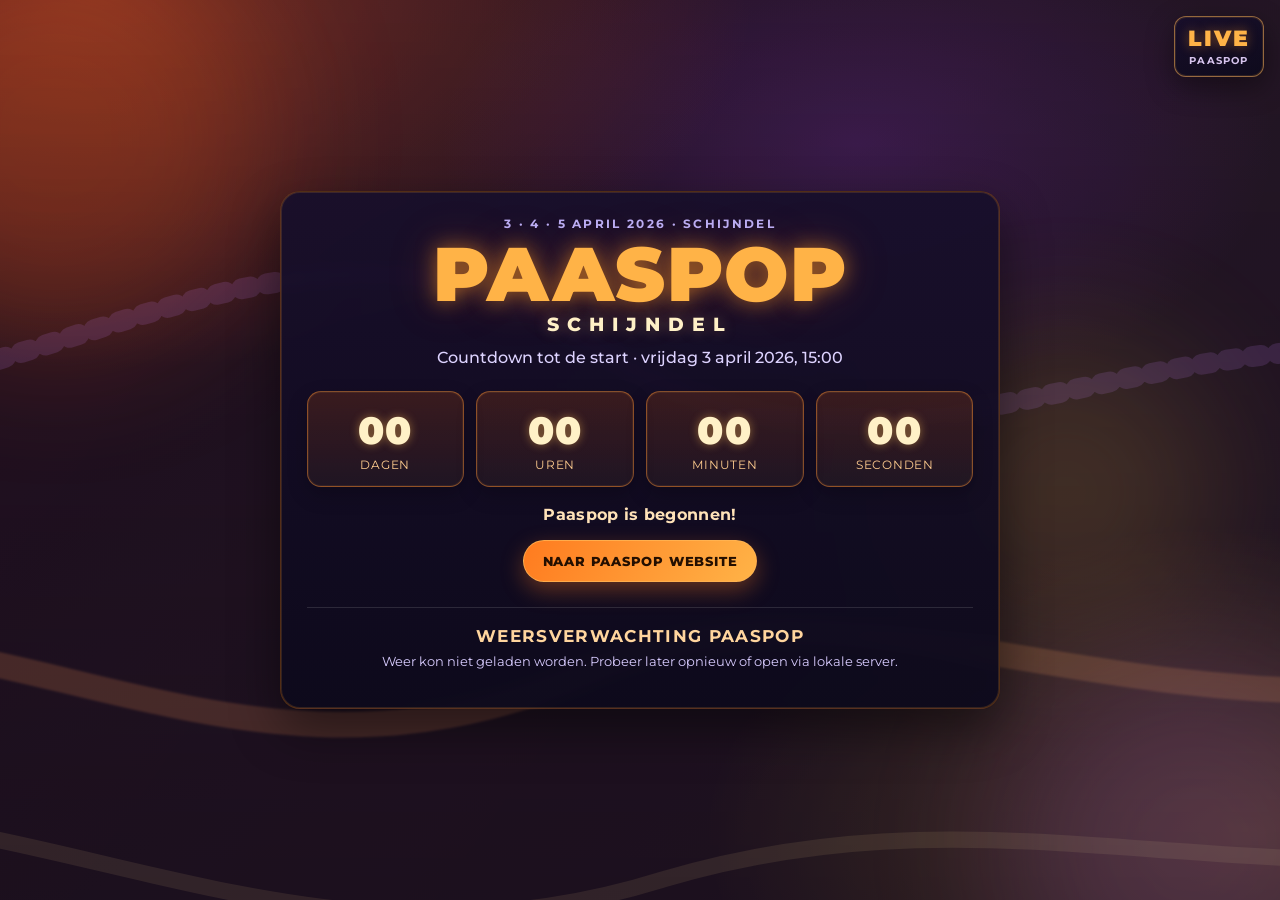
==== index.html @ c652ccc4 "Add files via upload" ====
<!doctype html>
<html lang="nl">
  <head>
    <meta charset="UTF-8" />
    <meta name="viewport" content="width=device-width, initial-scale=1.0" />
    <title>Paaspop Countdown</title>
    <link rel="preconnect" href="https://fonts.googleapis.com" />
    <link rel="preconnect" href="https://fonts.gstatic.com" crossorigin />
    <link
      href="https://fonts.googleapis.com/css2?family=Montserrat:wght@500;700;900&display=swap"
      rel="stylesheet"
    />
    <link rel="stylesheet" href="./styles.css" />
  </head>
  <body>
    <div class="bg-gradient-anim" aria-hidden="true"></div>
    <div class="bg-aurora" aria-hidden="true"></div>
    <div class="bg-orbs" aria-hidden="true">
      <span class="bg-orb bg-orb--a"></span>
      <span class="bg-orb bg-orb--b"></span>
      <span class="bg-orb bg-orb--c"></span>
    </div>
    <div class="bg-curves" aria-hidden="true">
      <svg class="bg-curves__svg" viewBox="0 0 1600 900" preserveAspectRatio="xMidYMid slice">
        <path
          class="curve curve--one"
          d="M-120 650 C 220 520, 420 790, 760 640 C 1030 525, 1270 760, 1740 600"
        />
        <path
          class="curve curve--two"
          d="M-140 360 C 190 530, 460 160, 760 360 C 1060 555, 1300 230, 1730 430"
        />
        <path
          class="curve curve--three"
          d="M-100 780 C 240 700, 470 930, 820 820 C 1140 725, 1360 870, 1760 760"
        />
      </svg>
    </div>
    <div class="hero-overlay" aria-hidden="true">
      <div class="hero-overlay__image"></div>
    </div>
    <div class="days-badge" id="days-badge" aria-live="polite">
      <span class="days-badge__value" id="days-badge-value">—</span>
      <span class="days-badge__caption" id="days-badge-caption">dagen te gaan</span>
    </div>
    <main class="container">
      <header class="hero-head">
        <p class="hero-eyebrow">3 · 4 · 5 april 2026 · Schijndel</p>
        <h1 class="hero-title">
          <span class="hero-title-main">Paaspop</span>
          <span class="hero-title-sub">Schijndel</span>
        </h1>
      </header>
      <p class="subtitle">Countdown tot de start · vrijdag 3 april 2026, 15:00</p>

      <section class="countdown" aria-live="polite" aria-label="Countdown timer">
        <div class="time-block">
          <span id="days" class="time-value">00</span>
          <span class="time-label">Dagen</span>
        </div>
        <div class="time-block">
          <span id="hours" class="time-value">00</span>
          <span class="time-label">Uren</span>
        </div>
        <div class="time-block">
          <span id="minutes" class="time-value">00</span>
          <span class="time-label">Minuten</span>
        </div>
        <div class="time-block">
          <span id="seconds" class="time-value">00</span>
          <span class="time-label">Seconden</span>
        </div>
      </section>

      <p id="status" class="status">Nog even wachten...</p>
      <a class="cta-button" href="https://www.paaspop.nl/" target="_blank" rel="noreferrer"
        >Naar Paaspop Website</a
      >

      <section class="weather-section" aria-live="polite" aria-label="Weersverwachting Paaspop">
        <h2 class="weather-title">Weersverwachting Paaspop</h2>
        <p id="weather-status" class="weather-status">Weer laden...</p>
        <div id="weather-cards" class="weather-cards"></div>
      </section>
    </main>

    <script src="./script.js"></script>
  </body>
</html>
---- styles.css ----
* {
  box-sizing: border-box;
}

body {
  position: relative;
  overflow-x: hidden;
  overflow-y: auto;
  margin: 0;
  min-height: 100vh;
  display: grid;
  place-items: center;
  padding: 1.25rem 0;
  font-family: "Montserrat", Arial, sans-serif;
  background: #06060c;
  color: #f9f5ff;
}

.bg-gradient-anim {
  position: fixed;
  inset: -35%;
  width: 170%;
  height: 170%;
  z-index: 0;
  pointer-events: none;
  background:
    radial-gradient(ellipse 55% 45% at 25% 20%, rgba(255, 90, 31, 0.42) 0, transparent 55%),
    radial-gradient(ellipse 50% 40% at 78% 75%, rgba(255, 194, 56, 0.28) 0, transparent 50%),
    radial-gradient(ellipse 40% 35% at 60% 30%, rgba(147, 51, 234, 0.22) 0, transparent 48%),
    linear-gradient(145deg, #08080f 0%, #130f23 52%, #1a0f2e 100%);
  animation: gradientDrift 22s ease-in-out infinite alternate;
}

@keyframes gradientDrift {
  0% {
    transform: translate(0, 0) rotate(0deg) scale(1);
  }
  100% {
    transform: translate(-4%, -3%) rotate(2deg) scale(1.04);
  }
}

.bg-aurora {
  position: fixed;
  inset: 0;
  z-index: 0;
  pointer-events: none;
  mix-blend-mode: screen;
  opacity: 0.22;
  background: linear-gradient(
    125deg,
    rgba(255, 60, 120, 0.45) 0%,
    rgba(255, 140, 40, 0.35) 25%,
    rgba(180, 80, 255, 0.3) 50%,
    rgba(255, 200, 60, 0.35) 75%,
    rgba(255, 60, 120, 0.4) 100%
  );
  background-size: 400% 400%;
  animation: auroraShift 18s ease-in-out infinite alternate;
}

@keyframes auroraShift {
  0% {
    background-position: 0% 40%;
  }
  100% {
    background-position: 100% 60%;
  }
}

.bg-orbs {
  position: fixed;
  inset: 0;
  z-index: 0;
  pointer-events: none;
  overflow: hidden;
}

.bg-curves {
  position: fixed;
  inset: -8%;
  z-index: 1;
  pointer-events: none;
  opacity: 0.5;
  mix-blend-mode: screen;
}

.bg-curves__svg {
  width: 100%;
  height: 100%;
  animation: curvesDrift 30s ease-in-out infinite alternate;
}

.curve {
  fill: none;
  stroke-linecap: round;
  stroke-linejoin: round;
}

.curve--one {
  stroke: rgba(255, 142, 60, 0.5);
  stroke-width: 22;
  filter: blur(1px);
  animation: curveWaveOne 20s ease-in-out infinite;
}

.curve--two {
  stroke: rgba(190, 115, 255, 0.36);
  stroke-width: 18;
  stroke-dasharray: 8 14;
  animation: curveWaveTwo 24s ease-in-out infinite alternate;
}

.curve--three {
  stroke: rgba(255, 214, 130, 0.28);
  stroke-width: 14;
  animation: curveWaveThree 28s ease-in-out infinite;
}

@keyframes curvesDrift {
  0% {
    transform: translate3d(0, 0, 0) rotate(0deg) scale(1);
  }
  100% {
    transform: translate3d(-2%, -1.5%, 0) rotate(1.5deg) scale(1.03);
  }
}

@keyframes curveWaveOne {
  0%,
  100% {
    stroke-dashoffset: 0;
    transform: translateX(0);
  }
  50% {
    stroke-dashoffset: 120;
    transform: translateX(1.1%);
  }
}

@keyframes curveWaveTwo {
  0% {
    stroke-dashoffset: 0;
    transform: translateY(0);
  }
  100% {
    stroke-dashoffset: -90;
    transform: translateY(-1.2%);
  }
}

@keyframes curveWaveThree {
  0%,
  100% {
    stroke-dashoffset: 0;
    transform: translateX(0);
  }
  50% {
    stroke-dashoffset: 70;
    transform: translateX(-0.8%);
  }
}

.bg-orb {
  position: absolute;
  border-radius: 50%;
  filter: blur(72px);
  opacity: 0.4;
  animation: orbFloat 22s ease-in-out infinite;
}

.bg-orb--a {
  width: min(52vmin, 420px);
  height: min(52vmin, 420px);
  background: rgba(255, 95, 30, 0.75);
  top: -8%;
  left: -12%;
  animation-delay: 0s;
}

.bg-orb--b {
  width: min(48vmin, 380px);
  height: min(48vmin, 380px);
  background: rgba(200, 100, 255, 0.55);
  bottom: -15%;
  right: -8%;
  animation-delay: -7s;
  animation-duration: 26s;
}

.bg-orb--c {
  width: min(38vmin, 300px);
  height: min(38vmin, 300px);
  background: rgba(255, 200, 70, 0.5);
  top: 38%;
  right: 5%;
  animation-delay: -12s;
  animation-duration: 19s;
}

@keyframes orbFloat {
  0%,
  100% {
    transform: translate(0, 0) scale(1);
  }
  33% {
    transform: translate(6vw, 10vh) scale(1.08);
  }
  66% {
    transform: translate(-5vw, 5vh) scale(0.94);
  }
}

.hero-overlay {
  position: fixed;
  inset: 0;
  z-index: 1;
  pointer-events: none;
  overflow: hidden;
  opacity: 0.42;
}

.hero-overlay__image {
  position: absolute;
  inset: -12%;
  background-image: url("https://images.unsplash.com/photo-1514525253161-7a46d19cd819?auto=format&fit=crop&w=1800&q=80");
  background-position: center;
  background-size: cover;
  background-repeat: no-repeat;
  filter: saturate(1.25) contrast(1.05);
  animation: kenBurns 38s ease-in-out infinite alternate;
  will-change: transform;
}

.hero-overlay::after {
  content: "";
  position: absolute;
  inset: 0;
  z-index: 1;
  background: linear-gradient(to bottom, rgba(0, 0, 0, 0.18), rgba(0, 0, 0, 0.72));
  pointer-events: none;
}

@keyframes kenBurns {
  0% {
    transform: scale(1) translate(0, 0);
  }
  100% {
    transform: scale(1.1) translate(-1.8%, -1.2%);
  }
}

.days-badge {
  position: fixed;
  top: 1rem;
  right: 1rem;
  z-index: 3;
  min-width: 5.5rem;
  padding: 0.65rem 0.85rem;
  border-radius: 12px;
  border: 1px solid rgba(255, 180, 84, 0.55);
  background: linear-gradient(160deg, rgba(24, 15, 43, 0.92), rgba(13, 10, 28, 0.94));
  box-shadow:
    0 0 0 1px rgba(255, 170, 64, 0.12) inset,
    0 10px 28px rgba(0, 0, 0, 0.4);
  text-align: center;
  backdrop-filter: blur(8px);
}

.days-badge__value {
  display: block;
  font-size: 1.75rem;
  font-weight: 900;
  line-height: 1.1;
  color: #ffb347;
  text-shadow: 0 0 12px rgba(255, 154, 35, 0.45);
  letter-spacing: 0.02em;
}

.days-badge__caption {
  display: block;
  margin-top: 0.15rem;
  font-size: 0.62rem;
  font-weight: 700;
  text-transform: uppercase;
  letter-spacing: 0.12em;
  color: #e8d4ff;
  opacity: 0.92;
}

.days-badge--live .days-badge__value {
  font-size: 1.35rem;
  letter-spacing: 0.08em;
}

.container {
  position: relative;
  z-index: 2;
  width: min(720px, 92vw);
  background: linear-gradient(180deg, rgba(24, 15, 43, 0.95), rgba(13, 10, 28, 0.95));
  border: 1px solid rgba(255, 136, 0, 0.28);
  border-radius: 20px;
  padding: 1.6rem;
  box-shadow:
    0 0 0 1px rgba(255, 170, 64, 0.15) inset,
    0 20px 50px rgba(0, 0, 0, 0.45);
  text-align: center;
  backdrop-filter: blur(4px);
}

.hero-head {
  margin: 0 0 0.25rem;
}

.hero-eyebrow {
  margin: 0 0 0.5rem;
  font-size: 0.72rem;
  font-weight: 700;
  letter-spacing: 0.2em;
  text-transform: uppercase;
  color: #c4b5fd;
  opacity: 0.95;
}

.hero-title {
  margin: 0;
  display: flex;
  flex-direction: column;
  align-items: center;
  gap: 0.2rem;
}

.hero-title-main {
  font-size: clamp(2.6rem, 12vw, 4.75rem);
  font-weight: 900;
  line-height: 0.92;
  letter-spacing: 0.02em;
  text-transform: uppercase;
  color: #ffb347;
  text-shadow:
    0 0 20px rgba(255, 154, 35, 0.55),
    0 0 48px rgba(255, 100, 40, 0.25);
}

.hero-title-sub {
  font-size: clamp(0.95rem, 3.2vw, 1.2rem);
  font-weight: 800;
  letter-spacing: 0.42em;
  text-transform: uppercase;
  color: #fff1c7;
  text-shadow: 0 0 14px rgba(255, 200, 120, 0.35);
}

.subtitle {
  margin: 0.75rem 0 1.5rem;
  color: #ddd3ff;
  font-weight: 500;
}

.countdown {
  display: grid;
  grid-template-columns: repeat(4, minmax(0, 1fr));
  gap: 0.8rem;
}

.time-block {
  background: linear-gradient(180deg, rgba(255, 102, 0, 0.16), rgba(255, 170, 64, 0.06));
  border: 1px solid rgba(255, 150, 52, 0.45);
  border-radius: 14px;
  padding: 0.9rem 0.6rem;
  box-shadow:
    0 0 0 1px rgba(255, 180, 84, 0.08) inset,
    0 8px 20px rgba(0, 0, 0, 0.22);
  animation: pulseGlow 2.8s ease-in-out infinite;
}

.time-block:nth-child(2) {
  animation-delay: 0.2s;
}

.time-block:nth-child(3) {
  animation-delay: 0.4s;
}

.time-block:nth-child(4) {
  animation-delay: 0.6s;
}

.time-value {
  display: block;
  font-size: clamp(1.6rem, 5vw, 2.4rem);
  font-weight: 900;
  letter-spacing: 0.04em;
  color: #fff1c7;
  text-shadow: 0 0 10px rgba(255, 188, 83, 0.45);
}

.time-label {
  display: block;
  margin-top: 0.2rem;
  font-size: 0.78rem;
  text-transform: uppercase;
  letter-spacing: 0.06em;
  color: #ffcc8f;
}

.status {
  margin: 1.1rem 0 0;
  font-weight: 700;
  color: #ffe2b8;
  letter-spacing: 0.02em;
}

.cta-button {
  display: inline-block;
  margin-top: 1rem;
  padding: 0.75rem 1.15rem;
  border-radius: 999px;
  border: 1px solid rgba(255, 180, 84, 0.8);
  background: linear-gradient(120deg, #ff7b1f, #ffb347);
  color: #240f00;
  text-decoration: none;
  font-weight: 800;
  text-transform: uppercase;
  font-size: 0.82rem;
  letter-spacing: 0.06em;
  box-shadow: 0 8px 22px rgba(255, 123, 31, 0.35);
  transition: transform 0.2s ease, box-shadow 0.2s ease, filter 0.2s ease;
}

.cta-button:hover {
  transform: translateY(-2px) scale(1.01);
  box-shadow: 0 14px 28px rgba(255, 123, 31, 0.42);
  filter: brightness(1.03);
}

.cta-button:focus-visible {
  outline: 2px solid #ffdca8;
  outline-offset: 3px;
}

.weather-section {
  margin-top: 1.6rem;
  padding-top: 1.1rem;
  border-top: 1px solid rgba(255, 255, 255, 0.12);
}

.weather-title {
  margin: 0;
  font-size: 1.05rem;
  letter-spacing: 0.08em;
  text-transform: uppercase;
  color: #ffd59e;
}

.weather-status {
  margin: 0.45rem 0 0;
  font-size: 0.82rem;
  color: #d8ccff;
}

.weather-cards {
  margin-top: 0.85rem;
  display: grid;
  grid-template-columns: repeat(3, minmax(0, 1fr));
  gap: 0.7rem;
}

.weather-card {
  margin: 0;
  background: linear-gradient(180deg, rgba(46, 26, 80, 0.58), rgba(19, 13, 37, 0.72));
  border: 1px solid rgba(255, 167, 66, 0.35);
  border-radius: 12px;
  padding: 0.75rem;
  text-align: left;
  box-shadow: 0 8px 18px rgba(0, 0, 0, 0.22);
}

.weather-card__date {
  margin: 0;
  font-size: 0.76rem;
  text-transform: uppercase;
  letter-spacing: 0.08em;
  color: #f3d3a2;
}

.weather-card__type {
  font-size: 1rem;
  font-weight: 700;
  color: #fff0c4;
  margin: 0;
}

.weather-card__type-wrap {
  margin: 0.35rem 0 0.5rem;
  display: flex;
  align-items: center;
  gap: 0.45rem;
}

.weather-card__icon {
  font-size: 1.15rem;
  line-height: 1;
}

.weather-card__row {
  margin: 0.18rem 0;
  display: flex;
  align-items: center;
  justify-content: space-between;
  gap: 0.5rem;
  font-size: 0.79rem;
  color: #e8dfff;
}

.weather-card__row strong {
  color: #ffd79f;
}

@keyframes pulseGlow {
  0%,
  100% {
    box-shadow:
      0 0 0 1px rgba(255, 180, 84, 0.08) inset,
      0 8px 20px rgba(0, 0, 0, 0.22),
      0 0 0 rgba(255, 146, 50, 0.1);
  }
  50% {
    box-shadow:
      0 0 0 1px rgba(255, 180, 84, 0.15) inset,
      0 10px 26px rgba(0, 0, 0, 0.28),
      0 0 22px rgba(255, 146, 50, 0.18);
  }
}

@media (max-width: 600px) {
  .container {
    padding: 1.25rem;
  }

  .countdown {
    grid-template-columns: repeat(2, minmax(0, 1fr));
  }

  .weather-cards {
    grid-template-columns: 1fr;
  }

  .hero-overlay {
    opacity: 0.33;
  }

  .bg-aurora {
    opacity: 0.16;
  }

  .bg-orb {
    filter: blur(56px);
    opacity: 0.32;
  }

  .bg-curves {
    opacity: 0.38;
  }

  .days-badge {
    top: 0.65rem;
    right: 0.65rem;
    padding: 0.5rem 0.65rem;
    min-width: 4.75rem;
  }

  .days-badge__value {
    font-size: 1.45rem;
  }

  .hero-eyebrow {
    font-size: 0.62rem;
    letter-spacing: 0.14em;
  }
}

@media (prefers-reduced-motion: reduce) {
  .bg-gradient-anim,
  .bg-aurora,
  .bg-orb,
  .bg-curves__svg,
  .curve,
  .hero-overlay__image {
    animation: none !important;
  }

  .bg-aurora {
    opacity: 0.12;
    background-position: 50% 50%;
  }

  .time-block {
    animation: none !important;
  }
}
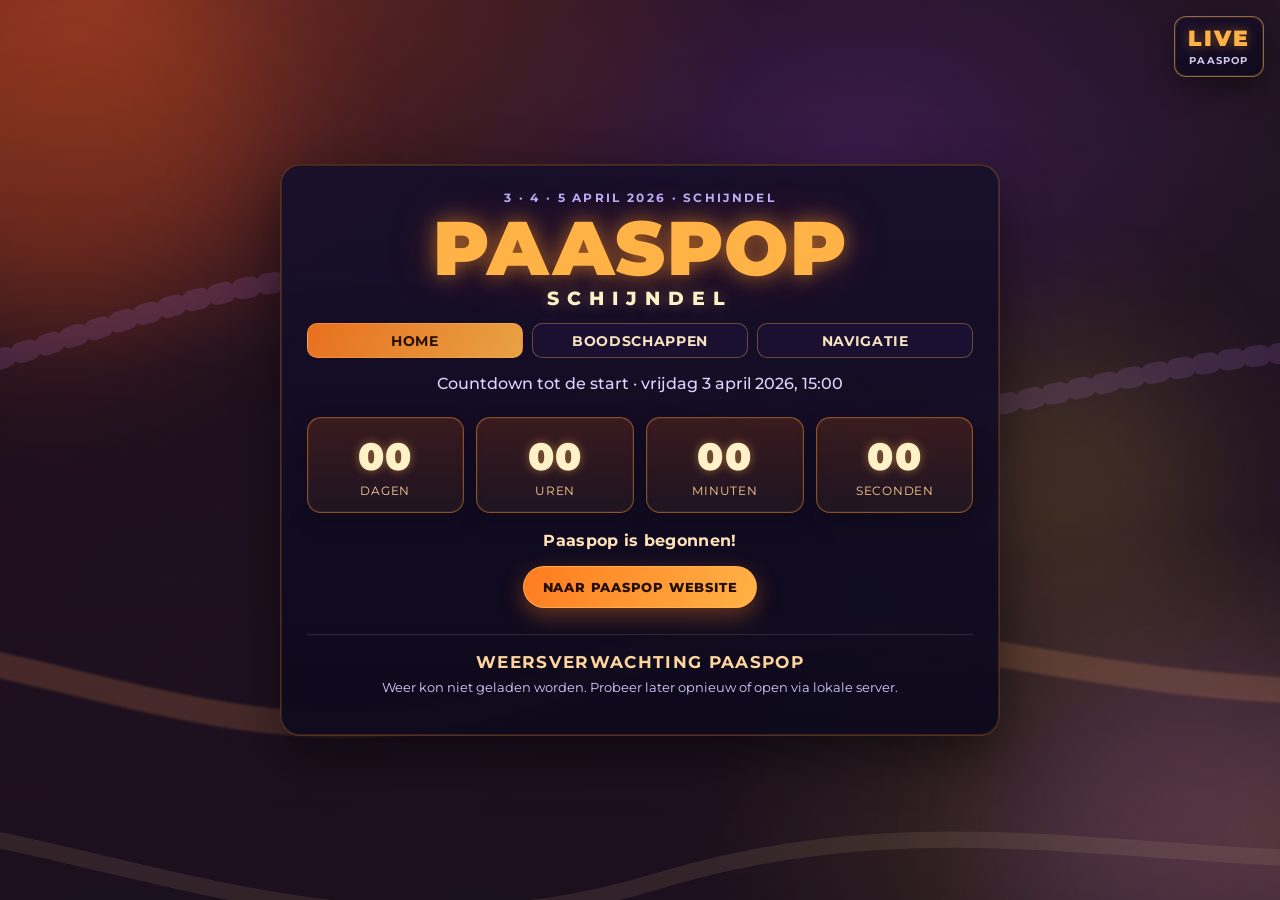
==== commit 19b9350f: "Added navigation" ====
--- a/index.html
+++ b/index.html
@@ -51,36 +51,88 @@
           <span class="hero-title-sub">Schijndel</span>
         </h1>
       </header>
-      <p class="subtitle">Countdown tot de start · vrijdag 3 april 2026, 15:00</p>
+      <nav class="top-nav" aria-label="Hoofdnavigatie">
+        <button class="top-nav__item is-active" type="button" data-page-target="home">Home</button>
+        <button class="top-nav__item" type="button" data-page-target="boodschappen">Boodschappen</button>
+        <button class="top-nav__item" type="button" data-page-target="navigatie">Navigatie</button>
+      </nav>
 
-      <section class="countdown" aria-live="polite" aria-label="Countdown timer">
-        <div class="time-block">
-          <span id="days" class="time-value">00</span>
-          <span class="time-label">Dagen</span>
-        </div>
-        <div class="time-block">
-          <span id="hours" class="time-value">00</span>
-          <span class="time-label">Uren</span>
-        </div>
-        <div class="time-block">
-          <span id="minutes" class="time-value">00</span>
-          <span class="time-label">Minuten</span>
-        </div>
-        <div class="time-block">
-          <span id="seconds" class="time-value">00</span>
-          <span class="time-label">Seconden</span>
+      <section class="page-panel is-active" data-page="home">
+        <p class="subtitle">Countdown tot de start · vrijdag 3 april 2026, 15:00</p>
+
+        <section class="countdown" aria-live="polite" aria-label="Countdown timer">
+          <div class="time-block">
+            <span id="days" class="time-value">00</span>
+            <span class="time-label">Dagen</span>
+          </div>
+          <div class="time-block">
+            <span id="hours" class="time-value">00</span>
+            <span class="time-label">Uren</span>
+          </div>
+          <div class="time-block">
+            <span id="minutes" class="time-value">00</span>
+            <span class="time-label">Minuten</span>
+          </div>
+          <div class="time-block">
+            <span id="seconds" class="time-value">00</span>
+            <span class="time-label">Seconden</span>
+          </div>
+        </section>
+
+        <p id="status" class="status">Check-out the line-up:</p>
+        <a class="cta-button" href="https://www.paaspop.nl/nl/line-up" target="_blank" rel="noreferrer"
+          >Naar Paaspop Website</a
+        >
+
+        <section class="weather-section" aria-live="polite" aria-label="Weersverwachting Paaspop">
+          <h2 class="weather-title">Weersverwachting Paaspop</h2>
+          <p id="weather-status" class="weather-status">Weer laden...</p>
+          <div id="weather-cards" class="weather-cards"></div>
+        </section>
+      </section>
+
+      <section class="page-panel" data-page="boodschappen">
+        <p class="subtitle">De volledige boodschappenlijst staat in jullie Google Sheet</p>
+        <div class="list-card list-card--sheet">
+          <p class="list-card__title">Paaspop 2026 boodschappen</p>
+          <p class="list-card__hint">
+            Open de sheet om te zien wie wat meeneemt, aantallen en wat er nog resteert.
+          </p>
+          <a
+            class="cta-button"
+            href="https://docs.google.com/spreadsheets/d/19R8FW1QQcz22Z4RQA-4aNcjyFxnIwer1Zq_IpdgBMr0/edit?gid=509929299#gid=509929299"
+            target="_blank"
+            rel="noreferrer"
+            >Open boodschappenlijst (Google Sheets)</a
+          >
         </div>
       </section>
 
-      <p id="status" class="status">Nog even wachten...</p>
-      <a class="cta-button" href="https://www.paaspop.nl/" target="_blank" rel="noreferrer"
-        >Naar Paaspop Website</a
-      >
-
-      <section class="weather-section" aria-live="polite" aria-label="Weersverwachting Paaspop">
-        <h2 class="weather-title">Weersverwachting Paaspop</h2>
-        <p id="weather-status" class="weather-status">Weer laden...</p>
-        <div id="weather-cards" class="weather-cards"></div>
+      <section class="page-panel" data-page="navigatie">
+        <p class="subtitle">
+          Fietsroute van Boomstraat 17 (Gemonde) naar bewaakte fietsenstalling Noord (VIP-fiets, Nonnenbos 6,
+          Schijndel)
+        </p>
+        <p class="nav-hint">
+          Google heeft geen “kortste route”-schakelaar in de ingesloten kaart. Open de route in de Google Maps-app
+          en vergelijk eventuele grijze alternatieven; kies daar de variant met de kleinste afstand.
+        </p>
+        <div class="map-wrap">
+          <iframe
+            title="Fietsroute naar Paaspop fietsenstalling Noord (Nonnenbos 6)"
+            class="map-embed"
+            loading="lazy"
+            referrerpolicy="no-referrer-when-downgrade"
+            src="https://maps.google.com/maps?saddr=Boomstraat+17,+Gemonde,+Nederland&daddr=Nonnenbos+6,+Schijndel,+Nederland&dirflg=b&output=embed"
+          ></iframe>
+        </div>
+        <a
+          class="cta-button cta-button--secondary"
+          href="https://www.google.com/maps/dir/?api=1&origin=Boomstraat+17,+Gemonde,+Nederland&destination=Nonnenbos+6,+Schijndel,+Nederland&travelmode=bicycling"
+          target="_blank"
+          rel="noreferrer"
+          >Open fietsroute in Google Maps</a
+        >
       </section>
     </main>
 
--- a/styles.css
+++ b/styles.css
@@ -28,7 +28,7 @@
     radial-gradient(ellipse 50% 40% at 78% 75%, rgba(255, 194, 56, 0.28) 0, transparent 50%),
     radial-gradient(ellipse 40% 35% at 60% 30%, rgba(147, 51, 234, 0.22) 0, transparent 48%),
     linear-gradient(145deg, #08080f 0%, #130f23 52%, #1a0f2e 100%);
-  animation: gradientDrift 22s ease-in-out infinite alternate;
+  animation: gradientDrift 3.67s ease-in-out infinite alternate;
 }
 
 @keyframes gradientDrift {
@@ -56,7 +56,7 @@
     rgba(255, 60, 120, 0.4) 100%
   );
   background-size: 400% 400%;
-  animation: auroraShift 18s ease-in-out infinite alternate;
+  animation: auroraShift 3s ease-in-out infinite alternate;
 }
 
 @keyframes auroraShift {
@@ -88,7 +88,7 @@
 .bg-curves__svg {
   width: 100%;
   height: 100%;
-  animation: curvesDrift 30s ease-in-out infinite alternate;
+  animation: curvesDrift 5s ease-in-out infinite alternate;
 }
 
 .curve {
@@ -101,20 +101,20 @@
   stroke: rgba(255, 142, 60, 0.5);
   stroke-width: 22;
   filter: blur(1px);
-  animation: curveWaveOne 20s ease-in-out infinite;
+  animation: curveWaveOne 3.33s ease-in-out infinite;
 }
 
 .curve--two {
   stroke: rgba(190, 115, 255, 0.36);
   stroke-width: 18;
   stroke-dasharray: 8 14;
-  animation: curveWaveTwo 24s ease-in-out infinite alternate;
+  animation: curveWaveTwo 4s ease-in-out infinite alternate;
 }
 
 .curve--three {
   stroke: rgba(255, 214, 130, 0.28);
   stroke-width: 14;
-  animation: curveWaveThree 28s ease-in-out infinite;
+  animation: curveWaveThree 4.67s ease-in-out infinite;
 }
 
 @keyframes curvesDrift {
@@ -166,7 +166,7 @@
   border-radius: 50%;
   filter: blur(72px);
   opacity: 0.4;
-  animation: orbFloat 22s ease-in-out infinite;
+  animation: orbFloat 3.67s ease-in-out infinite;
 }
 
 .bg-orb--a {
@@ -228,7 +228,7 @@
   background-size: cover;
   background-repeat: no-repeat;
   filter: saturate(1.25) contrast(1.05);
-  animation: kenBurns 38s ease-in-out infinite alternate;
+  animation: kenBurns 6.33s ease-in-out infinite alternate;
   will-change: transform;
 }
 
@@ -357,6 +357,40 @@
   font-weight: 500;
 }
 
+.top-nav {
+  margin: 0.8rem 0 1rem;
+  display: grid;
+  grid-template-columns: repeat(3, minmax(0, 1fr));
+  gap: 0.55rem;
+}
+
+.top-nav__item {
+  border: 1px solid rgba(255, 180, 84, 0.35);
+  background: rgba(31, 19, 55, 0.7);
+  color: #f6e2bf;
+  border-radius: 10px;
+  padding: 0.55rem 0.6rem;
+  font: inherit;
+  font-size: 0.85rem;
+  font-weight: 700;
+  text-transform: uppercase;
+  letter-spacing: 0.05em;
+  cursor: pointer;
+}
+
+.top-nav__item.is-active {
+  background: linear-gradient(120deg, rgba(255, 123, 31, 0.9), rgba(255, 179, 71, 0.9));
+  color: #261100;
+}
+
+.page-panel {
+  display: none;
+}
+
+.page-panel.is-active {
+  display: block;
+}
+
 .countdown {
   display: grid;
   grid-template-columns: repeat(4, minmax(0, 1fr));
@@ -517,6 +551,68 @@
   color: #ffd79f;
 }
 
+.list-card {
+  margin-top: 0.4rem;
+  border-radius: 12px;
+  border: 1px solid rgba(255, 167, 66, 0.35);
+  background: linear-gradient(180deg, rgba(46, 26, 80, 0.58), rgba(19, 13, 37, 0.72));
+  padding: 0.85rem;
+  text-align: left;
+}
+
+.list-card__title {
+  margin: 0 0 0.45rem;
+  color: #ffd7a5;
+  font-weight: 700;
+  text-transform: uppercase;
+  font-size: 0.8rem;
+  letter-spacing: 0.08em;
+}
+
+.list-card--sheet {
+  text-align: center;
+}
+
+.list-card__hint {
+  margin: 0 0 0.85rem;
+  font-size: 0.86rem;
+  color: #e8dfff;
+  line-height: 1.45;
+}
+
+.list-card--sheet .cta-button {
+  margin-top: 0;
+}
+
+.nav-hint {
+  margin: -0.35rem 0 0.75rem;
+  font-size: 0.78rem;
+  line-height: 1.45;
+  color: #cbb8ff;
+  text-align: left;
+}
+
+.map-wrap {
+  margin-top: 0.3rem;
+  border-radius: 12px;
+  overflow: hidden;
+  border: 1px solid rgba(255, 167, 66, 0.35);
+}
+
+.map-embed {
+  width: 100%;
+  height: 340px;
+  border: 0;
+  display: block;
+}
+
+.cta-button--secondary {
+  margin-top: 0.8rem;
+  background: linear-gradient(120deg, #7b4cff, #b58dff);
+  color: #f9f5ff;
+  border-color: rgba(197, 173, 255, 0.8);
+}
+
 @keyframes pulseGlow {
   0%,
   100% {
@@ -540,6 +636,10 @@
 
   .countdown {
     grid-template-columns: repeat(2, minmax(0, 1fr));
+  }
+
+  .top-nav {
+    grid-template-columns: 1fr;
   }
 
   .weather-cards {
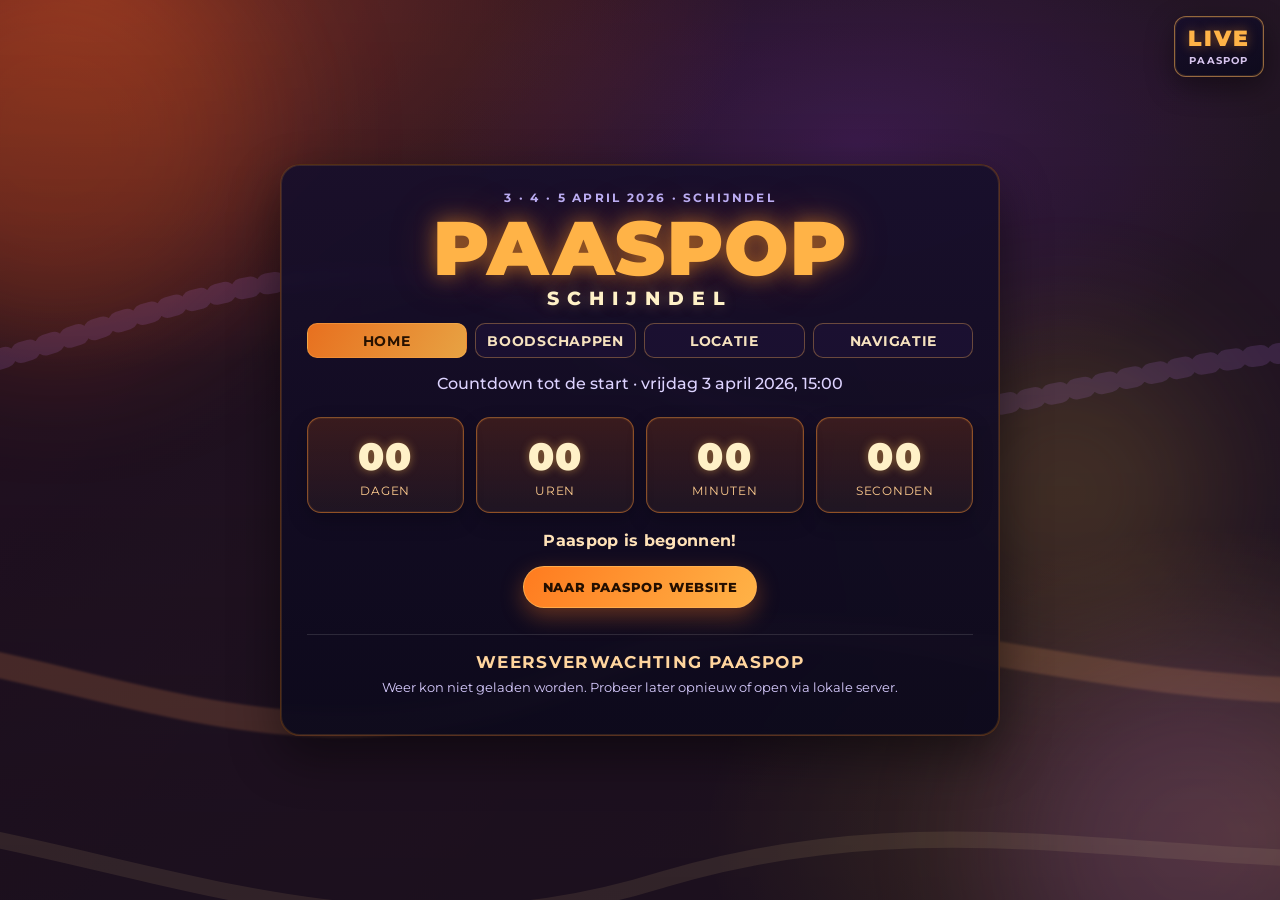
==== commit 5141f26b: "Added location" ====
--- a/index.html
+++ b/index.html
@@ -54,6 +54,7 @@
       <nav class="top-nav" aria-label="Hoofdnavigatie">
         <button class="top-nav__item is-active" type="button" data-page-target="home">Home</button>
         <button class="top-nav__item" type="button" data-page-target="boodschappen">Boodschappen</button>
+        <button class="top-nav__item" type="button" data-page-target="locatie">Locatie</button>
         <button class="top-nav__item" type="button" data-page-target="navigatie">Navigatie</button>
       </nav>
 
@@ -108,6 +109,37 @@
         </div>
       </section>
 
+      <section class="page-panel" data-page="locatie">
+        <p class="subtitle">Verblijf tijdens Paaspop weekend</p>
+        <div class="list-card list-card--locatie">
+          <p class="list-card__title">Adres in Gemonde</p>
+          <address class="locatie-address">
+            Boomstraat 17<br />
+            Gemonde<br />
+            Nederland
+          </address>
+          <p class="list-card__hint">
+            Dit is het vertrekpunt voor de fietsroute naar Paaspop (zie tab Navigatie).
+          </p>
+          <div class="map-wrap map-wrap--compact">
+            <iframe
+              title="Locatie Boomstraat 17 Gemonde"
+              class="map-embed"
+              loading="lazy"
+              referrerpolicy="no-referrer-when-downgrade"
+              src="https://maps.google.com/maps?q=Boomstraat+17,+Gemonde,+Nederland&output=embed"
+            ></iframe>
+          </div>
+          <a
+            class="cta-button cta-button--secondary"
+            href="https://www.google.com/maps/search/?api=1&query=Boomstraat+17,+Gemonde,+Nederland"
+            target="_blank"
+            rel="noreferrer"
+            >Open in Google Maps</a
+          >
+        </div>
+      </section>
+
       <section class="page-panel" data-page="navigatie">
         <p class="subtitle">
           Fietsroute van Boomstraat 17 (Gemonde) naar bewaakte fietsenstalling Noord (VIP-fiets, Nonnenbos 6,
--- a/styles.css
+++ b/styles.css
@@ -360,7 +360,7 @@
 .top-nav {
   margin: 0.8rem 0 1rem;
   display: grid;
-  grid-template-columns: repeat(3, minmax(0, 1fr));
+  grid-template-columns: repeat(4, minmax(0, 1fr));
   gap: 0.55rem;
 }
 
@@ -584,6 +584,31 @@
   margin-top: 0;
 }
 
+.list-card--locatie {
+  text-align: left;
+}
+
+.locatie-address {
+  margin: 0 0 0.75rem;
+  font-style: normal;
+  font-size: 1rem;
+  font-weight: 600;
+  line-height: 1.5;
+  color: #fff4dc;
+}
+
+.map-wrap--compact {
+  margin-top: 0.5rem;
+}
+
+.map-wrap--compact .map-embed {
+  height: 260px;
+}
+
+.list-card--locatie .cta-button {
+  margin-top: 0.75rem;
+}
+
 .nav-hint {
   margin: -0.35rem 0 0.75rem;
   font-size: 0.78rem;
@@ -639,7 +664,7 @@
   }
 
   .top-nav {
-    grid-template-columns: 1fr;
+    grid-template-columns: repeat(2, minmax(0, 1fr));
   }
 
   .weather-cards {
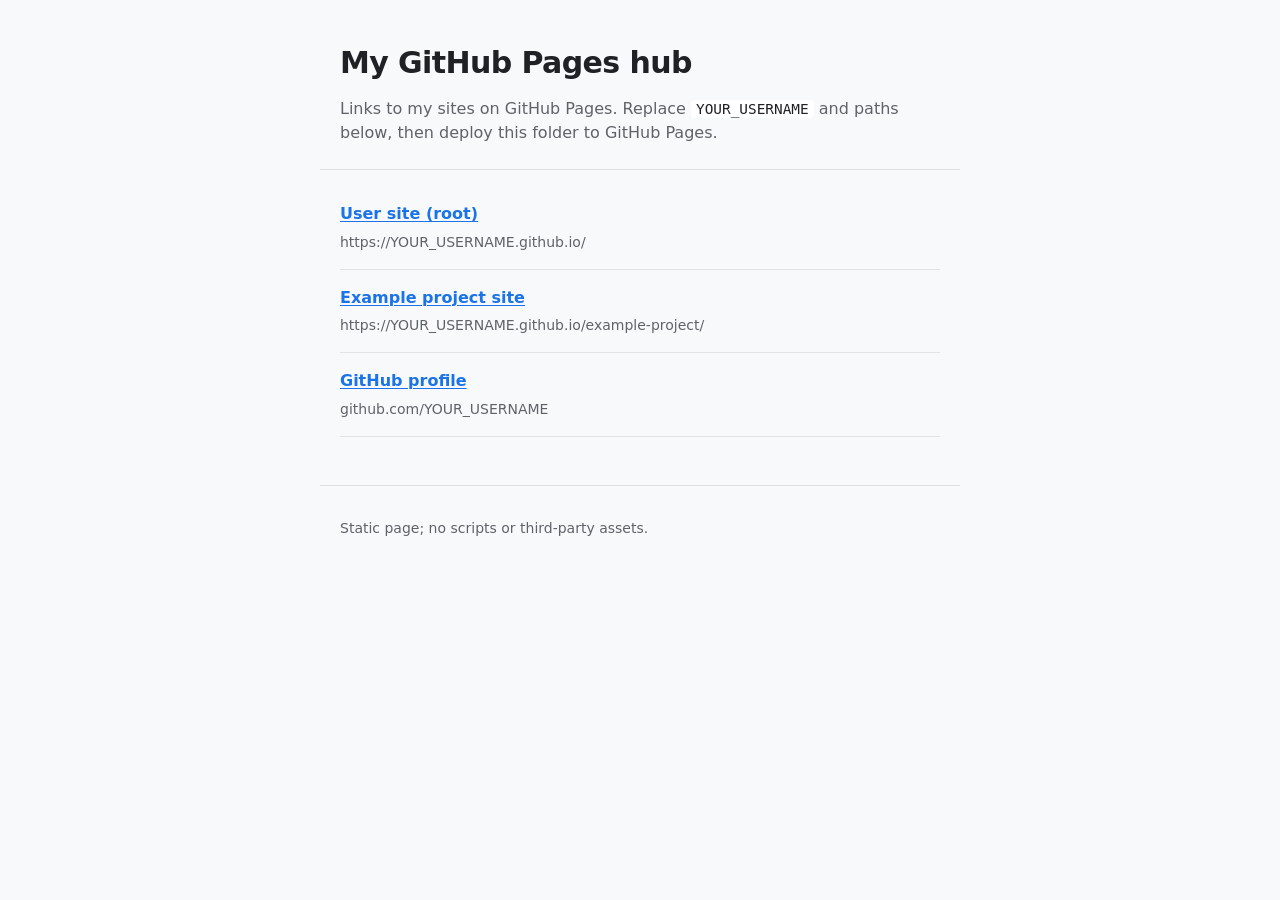
==== commit a7638025: "Add files via upload" ====
--- a/index.html
+++ b/index.html
@@ -1,173 +1,65 @@
-<!doctype html>
-<html lang="nl">
+<!DOCTYPE html>
+<html lang="en">
   <head>
-    <meta charset="UTF-8" />
-    <meta name="viewport" content="width=device-width, initial-scale=1.0" />
-    <title>Paaspop Countdown</title>
-    <link rel="preconnect" href="https://fonts.googleapis.com" />
-    <link rel="preconnect" href="https://fonts.gstatic.com" crossorigin />
-    <link
-      href="https://fonts.googleapis.com/css2?family=Montserrat:wght@500;700;900&display=swap"
-      rel="stylesheet"
+    <meta charset="utf-8" />
+    <meta name="viewport" content="width=device-width, initial-scale=1" />
+    <meta
+      name="description"
+      content="Hub page linking to GitHub Pages projects. No trackers; static HTML only."
     />
-    <link rel="stylesheet" href="./styles.css" />
+    <meta name="theme-color" content="#0f1419" />
+    <meta
+      http-equiv="Content-Security-Policy"
+      content="default-src 'none'; base-uri 'none'; form-action 'none'; frame-ancestors 'none'; img-src 'self' data:; font-src 'self'; style-src 'self'; script-src 'none'; upgrade-insecure-requests;"
+    />
+    <title>My GitHub Pages hub</title>
+    <link rel="stylesheet" href="styles.css" />
   </head>
   <body>
-    <div class="bg-gradient-anim" aria-hidden="true"></div>
-    <div class="bg-aurora" aria-hidden="true"></div>
-    <div class="bg-orbs" aria-hidden="true">
-      <span class="bg-orb bg-orb--a"></span>
-      <span class="bg-orb bg-orb--b"></span>
-      <span class="bg-orb bg-orb--c"></span>
-    </div>
-    <div class="bg-curves" aria-hidden="true">
-      <svg class="bg-curves__svg" viewBox="0 0 1600 900" preserveAspectRatio="xMidYMid slice">
-        <path
-          class="curve curve--one"
-          d="M-120 650 C 220 520, 420 790, 760 640 C 1030 525, 1270 760, 1740 600"
-        />
-        <path
-          class="curve curve--two"
-          d="M-140 360 C 190 530, 460 160, 760 360 C 1060 555, 1300 230, 1730 430"
-        />
-        <path
-          class="curve curve--three"
-          d="M-100 780 C 240 700, 470 930, 820 820 C 1140 725, 1360 870, 1760 760"
-        />
-      </svg>
-    </div>
-    <div class="hero-overlay" aria-hidden="true">
-      <div class="hero-overlay__image"></div>
-    </div>
-    <div class="days-badge" id="days-badge" aria-live="polite">
-      <span class="days-badge__value" id="days-badge-value">—</span>
-      <span class="days-badge__caption" id="days-badge-caption">dagen te gaan</span>
-    </div>
-    <main class="container">
-      <header class="hero-head">
-        <p class="hero-eyebrow">3 · 4 · 5 april 2026 · Schijndel</p>
-        <h1 class="hero-title">
-          <span class="hero-title-main">Paaspop</span>
-          <span class="hero-title-sub">Schijndel</span>
-        </h1>
-      </header>
-      <nav class="top-nav" aria-label="Hoofdnavigatie">
-        <button class="top-nav__item is-active" type="button" data-page-target="home">Home</button>
-        <button class="top-nav__item" type="button" data-page-target="boodschappen">Boodschappen</button>
-        <button class="top-nav__item" type="button" data-page-target="locatie">Locatie</button>
-        <button class="top-nav__item" type="button" data-page-target="navigatie">Navigatie</button>
+    <header class="site-header">
+      <h1>My GitHub Pages hub</h1>
+      <p class="lede">
+        Links to my sites on GitHub Pages. Replace <code>YOUR_USERNAME</code> and
+        paths below, then deploy this folder to GitHub Pages.
+      </p>
+    </header>
+
+    <main id="main">
+      <nav class="hub-nav" aria-label="GitHub Pages sites">
+        <h2 class="visually-hidden">Sites</h2>
+        <ul class="hub-list">
+          <li>
+            <a
+              href="https://YOUR_USERNAME.github.io/"
+              rel="noopener noreferrer"
+              >User site (root)</a
+            >
+            <span class="hub-list__hint">https://YOUR_USERNAME.github.io/</span>
+          </li>
+          <li>
+            <a
+              href="https://YOUR_USERNAME.github.io/example-project/"
+              rel="noopener noreferrer"
+              >Example project site</a
+            >
+            <span class="hub-list__hint"
+              >https://YOUR_USERNAME.github.io/example-project/</span
+            >
+          </li>
+          <li>
+            <a
+              href="https://github.com/YOUR_USERNAME"
+              rel="noopener noreferrer"
+              >GitHub profile</a
+            >
+            <span class="hub-list__hint">github.com/YOUR_USERNAME</span>
+          </li>
+        </ul>
       </nav>
-
-      <section class="page-panel is-active" data-page="home">
-        <p class="subtitle">Countdown tot de start · vrijdag 3 april 2026, 15:00</p>
-
-        <section class="countdown" aria-live="polite" aria-label="Countdown timer">
-          <div class="time-block">
-            <span id="days" class="time-value">00</span>
-            <span class="time-label">Dagen</span>
-          </div>
-          <div class="time-block">
-            <span id="hours" class="time-value">00</span>
-            <span class="time-label">Uren</span>
-          </div>
-          <div class="time-block">
-            <span id="minutes" class="time-value">00</span>
-            <span class="time-label">Minuten</span>
-          </div>
-          <div class="time-block">
-            <span id="seconds" class="time-value">00</span>
-            <span class="time-label">Seconden</span>
-          </div>
-        </section>
-
-        <p id="status" class="status">Check-out the line-up:</p>
-        <a class="cta-button" href="https://www.paaspop.nl/nl/line-up" target="_blank" rel="noreferrer"
-          >Naar Paaspop Website</a
-        >
-
-        <section class="weather-section" aria-live="polite" aria-label="Weersverwachting Paaspop">
-          <h2 class="weather-title">Weersverwachting Paaspop</h2>
-          <p id="weather-status" class="weather-status">Weer laden...</p>
-          <div id="weather-cards" class="weather-cards"></div>
-        </section>
-      </section>
-
-      <section class="page-panel" data-page="boodschappen">
-        <p class="subtitle">De volledige boodschappenlijst staat in jullie Google Sheet</p>
-        <div class="list-card list-card--sheet">
-          <p class="list-card__title">Paaspop 2026 boodschappen</p>
-          <p class="list-card__hint">
-            Open de sheet om te zien wie wat meeneemt, aantallen en wat er nog resteert.
-          </p>
-          <a
-            class="cta-button"
-            href="https://docs.google.com/spreadsheets/d/19R8FW1QQcz22Z4RQA-4aNcjyFxnIwer1Zq_IpdgBMr0/edit?gid=509929299#gid=509929299"
-            target="_blank"
-            rel="noreferrer"
-            >Open boodschappenlijst (Google Sheets)</a
-          >
-        </div>
-      </section>
-
-      <section class="page-panel" data-page="locatie">
-        <p class="subtitle">Verblijf tijdens Paaspop weekend</p>
-        <div class="list-card list-card--locatie">
-          <p class="list-card__title">Adres in Gemonde</p>
-          <address class="locatie-address">
-            Boomstraat 17<br />
-            Gemonde<br />
-            Nederland
-          </address>
-          <p class="list-card__hint">
-            Dit is het vertrekpunt voor de fietsroute naar Paaspop (zie tab Navigatie).
-          </p>
-          <div class="map-wrap map-wrap--compact">
-            <iframe
-              title="Locatie Boomstraat 17 Gemonde"
-              class="map-embed"
-              loading="lazy"
-              referrerpolicy="no-referrer-when-downgrade"
-              src="https://maps.google.com/maps?q=Boomstraat+17,+Gemonde,+Nederland&output=embed"
-            ></iframe>
-          </div>
-          <a
-            class="cta-button cta-button--secondary"
-            href="https://www.google.com/maps/search/?api=1&query=Boomstraat+17,+Gemonde,+Nederland"
-            target="_blank"
-            rel="noreferrer"
-            >Open in Google Maps</a
-          >
-        </div>
-      </section>
-
-      <section class="page-panel" data-page="navigatie">
-        <p class="subtitle">
-          Fietsroute van Boomstraat 17 (Gemonde) naar bewaakte fietsenstalling Noord (VIP-fiets, Nonnenbos 6,
-          Schijndel)
-        </p>
-        <p class="nav-hint">
-          Google heeft geen “kortste route”-schakelaar in de ingesloten kaart. Open de route in de Google Maps-app
-          en vergelijk eventuele grijze alternatieven; kies daar de variant met de kleinste afstand.
-        </p>
-        <div class="map-wrap">
-          <iframe
-            title="Fietsroute naar Paaspop fietsenstalling Noord (Nonnenbos 6)"
-            class="map-embed"
-            loading="lazy"
-            referrerpolicy="no-referrer-when-downgrade"
-            src="https://maps.google.com/maps?saddr=Boomstraat+17,+Gemonde,+Nederland&daddr=Nonnenbos+6,+Schijndel,+Nederland&dirflg=b&output=embed"
-          ></iframe>
-        </div>
-        <a
-          class="cta-button cta-button--secondary"
-          href="https://www.google.com/maps/dir/?api=1&origin=Boomstraat+17,+Gemonde,+Nederland&destination=Nonnenbos+6,+Schijndel,+Nederland&travelmode=bicycling"
-          target="_blank"
-          rel="noreferrer"
-          >Open fietsroute in Google Maps</a
-        >
-      </section>
     </main>
 
-    <script src="./script.js"></script>
+    <footer class="site-footer">
+      <p>Static page; no scripts or third-party assets.</p>
+    </footer>
   </body>
 </html>
--- a/styles.css
+++ b/styles.css
@@ -1,726 +1,156 @@
-* {
+/* System font stack — no third-party fonts */
+:root {
+  color-scheme: dark light;
+  --bg: #0f1419;
+  --surface: #1a2332;
+  --text: #e8eaed;
+  --text-muted: #9aa0a6;
+  --accent: #7cb3ff;
+  --accent-hover: #a8cbff;
+  --focus: #f9ab00;
+}
+
+@media (prefers-color-scheme: light) {
+  :root {
+    --bg: #f8f9fa;
+    --surface: #ffffff;
+    --text: #202124;
+    --text-muted: #5f6368;
+    --accent: #1a73e8;
+    --accent-hover: #1557b0;
+    --focus: #b06000;
+  }
+}
+
+*,
+*::before,
+*::after {
   box-sizing: border-box;
 }
 
+html {
+  font-size: 100%;
+  -webkit-text-size-adjust: 100%;
+}
+
 body {
-  position: relative;
-  overflow-x: hidden;
-  overflow-y: auto;
   margin: 0;
   min-height: 100vh;
-  display: grid;
-  place-items: center;
-  padding: 1.25rem 0;
-  font-family: "Montserrat", Arial, sans-serif;
-  background: #06060c;
-  color: #f9f5ff;
+  font-family:
+    system-ui,
+    -apple-system,
+    "Segoe UI",
+    Roboto,
+    "Helvetica Neue",
+    Arial,
+    sans-serif;
+  line-height: 1.5;
+  background: var(--bg);
+  color: var(--text);
 }
 
-.bg-gradient-anim {
-  position: fixed;
-  inset: -35%;
-  width: 170%;
-  height: 170%;
-  z-index: 0;
-  pointer-events: none;
-  background:
-    radial-gradient(ellipse 55% 45% at 25% 20%, rgba(255, 90, 31, 0.42) 0, transparent 55%),
-    radial-gradient(ellipse 50% 40% at 78% 75%, rgba(255, 194, 56, 0.28) 0, transparent 50%),
-    radial-gradient(ellipse 40% 35% at 60% 30%, rgba(147, 51, 234, 0.22) 0, transparent 48%),
-    linear-gradient(145deg, #08080f 0%, #130f23 52%, #1a0f2e 100%);
-  animation: gradientDrift 3.67s ease-in-out infinite alternate;
+.site-header,
+.site-footer,
+.hub-nav {
+  max-width: 40rem;
+  margin-inline: auto;
+  padding-inline: 1.25rem;
 }
 
-@keyframes gradientDrift {
-  0% {
-    transform: translate(0, 0) rotate(0deg) scale(1);
-  }
-  100% {
-    transform: translate(-4%, -3%) rotate(2deg) scale(1.04);
-  }
+.site-header {
+  padding-block: 2.5rem 1.5rem;
+  border-bottom: 1px solid color-mix(in srgb, var(--text) 12%, transparent);
 }
 
-.bg-aurora {
-  position: fixed;
-  inset: 0;
-  z-index: 0;
-  pointer-events: none;
-  mix-blend-mode: screen;
-  opacity: 0.22;
-  background: linear-gradient(
-    125deg,
-    rgba(255, 60, 120, 0.45) 0%,
-    rgba(255, 140, 40, 0.35) 25%,
-    rgba(180, 80, 255, 0.3) 50%,
-    rgba(255, 200, 60, 0.35) 75%,
-    rgba(255, 60, 120, 0.4) 100%
-  );
-  background-size: 400% 400%;
-  animation: auroraShift 3s ease-in-out infinite alternate;
+.site-header h1 {
+  margin: 0 0 0.75rem;
+  font-size: clamp(1.5rem, 4vw, 1.875rem);
+  font-weight: 600;
+  letter-spacing: -0.02em;
 }
 
-@keyframes auroraShift {
-  0% {
-    background-position: 0% 40%;
-  }
-  100% {
-    background-position: 100% 60%;
-  }
+.lede {
+  margin: 0;
+  color: var(--text-muted);
+  font-size: 1rem;
 }
 
-.bg-orbs {
-  position: fixed;
-  inset: 0;
-  z-index: 0;
-  pointer-events: none;
-  overflow: hidden;
+.lede code {
+  font-size: 0.9em;
+  padding: 0.1em 0.35em;
+  border-radius: 4px;
+  background: var(--surface);
+  color: var(--text);
 }
 
-.bg-curves {
-  position: fixed;
-  inset: -8%;
-  z-index: 1;
-  pointer-events: none;
-  opacity: 0.5;
-  mix-blend-mode: screen;
+.hub-nav {
+  padding-block: 2rem 3rem;
 }
 
-.bg-curves__svg {
-  width: 100%;
-  height: 100%;
-  animation: curvesDrift 5s ease-in-out infinite alternate;
+.hub-list {
+  margin: 0;
+  padding: 0;
+  list-style: none;
 }
 
-.curve {
-  fill: none;
-  stroke-linecap: round;
-  stroke-linejoin: round;
+.hub-list li {
+  padding: 1rem 0;
+  border-bottom: 1px solid color-mix(in srgb, var(--text) 10%, transparent);
 }
 
-.curve--one {
-  stroke: rgba(255, 142, 60, 0.5);
-  stroke-width: 22;
-  filter: blur(1px);
-  animation: curveWaveOne 3.33s ease-in-out infinite;
+.hub-list li:first-child {
+  padding-top: 0;
 }
 
-.curve--two {
-  stroke: rgba(190, 115, 255, 0.36);
-  stroke-width: 18;
-  stroke-dasharray: 8 14;
-  animation: curveWaveTwo 4s ease-in-out infinite alternate;
+.hub-list a {
+  font-weight: 600;
+  color: var(--accent);
+  text-decoration: underline;
+  text-decoration-thickness: 1px;
+  text-underline-offset: 0.15em;
 }
 
-.curve--three {
-  stroke: rgba(255, 214, 130, 0.28);
-  stroke-width: 14;
-  animation: curveWaveThree 4.67s ease-in-out infinite;
+.hub-list a:hover {
+  color: var(--accent-hover);
 }
 
-@keyframes curvesDrift {
-  0% {
-    transform: translate3d(0, 0, 0) rotate(0deg) scale(1);
-  }
-  100% {
-    transform: translate3d(-2%, -1.5%, 0) rotate(1.5deg) scale(1.03);
-  }
+.hub-list a:focus {
+  outline: none;
 }
 
-@keyframes curveWaveOne {
-  0%,
-  100% {
-    stroke-dashoffset: 0;
-    transform: translateX(0);
-  }
-  50% {
-    stroke-dashoffset: 120;
-    transform: translateX(1.1%);
-  }
+.hub-list a:focus-visible {
+  outline: 3px solid var(--focus);
+  outline-offset: 3px;
+  border-radius: 2px;
 }
 
-@keyframes curveWaveTwo {
-  0% {
-    stroke-dashoffset: 0;
-    transform: translateY(0);
-  }
-  100% {
-    stroke-dashoffset: -90;
-    transform: translateY(-1.2%);
-  }
+.hub-list__hint {
+  display: block;
+  margin-top: 0.35rem;
+  font-size: 0.875rem;
+  color: var(--text-muted);
+  word-break: break-all;
 }
 
-@keyframes curveWaveThree {
-  0%,
-  100% {
-    stroke-dashoffset: 0;
-    transform: translateX(0);
-  }
-  50% {
-    stroke-dashoffset: 70;
-    transform: translateX(-0.8%);
-  }
+.site-footer {
+  padding-block: 2rem 3rem;
+  border-top: 1px solid color-mix(in srgb, var(--text) 12%, transparent);
 }
 
-.bg-orb {
-  position: absolute;
-  border-radius: 50%;
-  filter: blur(72px);
-  opacity: 0.4;
-  animation: orbFloat 3.67s ease-in-out infinite;
+.site-footer p {
+  margin: 0;
+  font-size: 0.875rem;
+  color: var(--text-muted);
 }
 
-.bg-orb--a {
-  width: min(52vmin, 420px);
-  height: min(52vmin, 420px);
-  background: rgba(255, 95, 30, 0.75);
-  top: -8%;
-  left: -12%;
-  animation-delay: 0s;
+.visually-hidden {
+  position: absolute;
+  width: 1px;
+  height: 1px;
+  padding: 0;
+  margin: -1px;
+  overflow: hidden;
+  clip: rect(0, 0, 0, 0);
+  white-space: nowrap;
+  border: 0;
 }
-
-.bg-orb--b {
-  width: min(48vmin, 380px);
-  height: min(48vmin, 380px);
-  background: rgba(200, 100, 255, 0.55);
-  bottom: -15%;
-  right: -8%;
-  animation-delay: -7s;
-  animation-duration: 26s;
-}
-
-.bg-orb--c {
-  width: min(38vmin, 300px);
-  height: min(38vmin, 300px);
-  background: rgba(255, 200, 70, 0.5);
-  top: 38%;
-  right: 5%;
-  animation-delay: -12s;
-  animation-duration: 19s;
-}
-
-@keyframes orbFloat {
-  0%,
-  100% {
-    transform: translate(0, 0) scale(1);
-  }
-  33% {
-    transform: translate(6vw, 10vh) scale(1.08);
-  }
-  66% {
-    transform: translate(-5vw, 5vh) scale(0.94);
-  }
-}
-
-.hero-overlay {
-  position: fixed;
-  inset: 0;
-  z-index: 1;
-  pointer-events: none;
-  overflow: hidden;
-  opacity: 0.42;
-}
-
-.hero-overlay__image {
-  position: absolute;
-  inset: -12%;
-  background-image: url("https://images.unsplash.com/photo-1514525253161-7a46d19cd819?auto=format&fit=crop&w=1800&q=80");
-  background-position: center;
-  background-size: cover;
-  background-repeat: no-repeat;
-  filter: saturate(1.25) contrast(1.05);
-  animation: kenBurns 6.33s ease-in-out infinite alternate;
-  will-change: transform;
-}
-
-.hero-overlay::after {
-  content: "";
-  position: absolute;
-  inset: 0;
-  z-index: 1;
-  background: linear-gradient(to bottom, rgba(0, 0, 0, 0.18), rgba(0, 0, 0, 0.72));
-  pointer-events: none;
-}
-
-@keyframes kenBurns {
-  0% {
-    transform: scale(1) translate(0, 0);
-  }
-  100% {
-    transform: scale(1.1) translate(-1.8%, -1.2%);
-  }
-}
-
-.days-badge {
-  position: fixed;
-  top: 1rem;
-  right: 1rem;
-  z-index: 3;
-  min-width: 5.5rem;
-  padding: 0.65rem 0.85rem;
-  border-radius: 12px;
-  border: 1px solid rgba(255, 180, 84, 0.55);
-  background: linear-gradient(160deg, rgba(24, 15, 43, 0.92), rgba(13, 10, 28, 0.94));
-  box-shadow:
-    0 0 0 1px rgba(255, 170, 64, 0.12) inset,
-    0 10px 28px rgba(0, 0, 0, 0.4);
-  text-align: center;
-  backdrop-filter: blur(8px);
-}
-
-.days-badge__value {
-  display: block;
-  font-size: 1.75rem;
-  font-weight: 900;
-  line-height: 1.1;
-  color: #ffb347;
-  text-shadow: 0 0 12px rgba(255, 154, 35, 0.45);
-  letter-spacing: 0.02em;
-}
-
-.days-badge__caption {
-  display: block;
-  margin-top: 0.15rem;
-  font-size: 0.62rem;
-  font-weight: 700;
-  text-transform: uppercase;
-  letter-spacing: 0.12em;
-  color: #e8d4ff;
-  opacity: 0.92;
-}
-
-.days-badge--live .days-badge__value {
-  font-size: 1.35rem;
-  letter-spacing: 0.08em;
-}
-
-.container {
-  position: relative;
-  z-index: 2;
-  width: min(720px, 92vw);
-  background: linear-gradient(180deg, rgba(24, 15, 43, 0.95), rgba(13, 10, 28, 0.95));
-  border: 1px solid rgba(255, 136, 0, 0.28);
-  border-radius: 20px;
-  padding: 1.6rem;
-  box-shadow:
-    0 0 0 1px rgba(255, 170, 64, 0.15) inset,
-    0 20px 50px rgba(0, 0, 0, 0.45);
-  text-align: center;
-  backdrop-filter: blur(4px);
-}
-
-.hero-head {
-  margin: 0 0 0.25rem;
-}
-
-.hero-eyebrow {
-  margin: 0 0 0.5rem;
-  font-size: 0.72rem;
-  font-weight: 700;
-  letter-spacing: 0.2em;
-  text-transform: uppercase;
-  color: #c4b5fd;
-  opacity: 0.95;
-}
-
-.hero-title {
-  margin: 0;
-  display: flex;
-  flex-direction: column;
-  align-items: center;
-  gap: 0.2rem;
-}
-
-.hero-title-main {
-  font-size: clamp(2.6rem, 12vw, 4.75rem);
-  font-weight: 900;
-  line-height: 0.92;
-  letter-spacing: 0.02em;
-  text-transform: uppercase;
-  color: #ffb347;
-  text-shadow:
-    0 0 20px rgba(255, 154, 35, 0.55),
-    0 0 48px rgba(255, 100, 40, 0.25);
-}
-
-.hero-title-sub {
-  font-size: clamp(0.95rem, 3.2vw, 1.2rem);
-  font-weight: 800;
-  letter-spacing: 0.42em;
-  text-transform: uppercase;
-  color: #fff1c7;
-  text-shadow: 0 0 14px rgba(255, 200, 120, 0.35);
-}
-
-.subtitle {
-  margin: 0.75rem 0 1.5rem;
-  color: #ddd3ff;
-  font-weight: 500;
-}
-
-.top-nav {
-  margin: 0.8rem 0 1rem;
-  display: grid;
-  grid-template-columns: repeat(4, minmax(0, 1fr));
-  gap: 0.55rem;
-}
-
-.top-nav__item {
-  border: 1px solid rgba(255, 180, 84, 0.35);
-  background: rgba(31, 19, 55, 0.7);
-  color: #f6e2bf;
-  border-radius: 10px;
-  padding: 0.55rem 0.6rem;
-  font: inherit;
-  font-size: 0.85rem;
-  font-weight: 700;
-  text-transform: uppercase;
-  letter-spacing: 0.05em;
-  cursor: pointer;
-}
-
-.top-nav__item.is-active {
-  background: linear-gradient(120deg, rgba(255, 123, 31, 0.9), rgba(255, 179, 71, 0.9));
-  color: #261100;
-}
-
-.page-panel {
-  display: none;
-}
-
-.page-panel.is-active {
-  display: block;
-}
-
-.countdown {
-  display: grid;
-  grid-template-columns: repeat(4, minmax(0, 1fr));
-  gap: 0.8rem;
-}
-
-.time-block {
-  background: linear-gradient(180deg, rgba(255, 102, 0, 0.16), rgba(255, 170, 64, 0.06));
-  border: 1px solid rgba(255, 150, 52, 0.45);
-  border-radius: 14px;
-  padding: 0.9rem 0.6rem;
-  box-shadow:
-    0 0 0 1px rgba(255, 180, 84, 0.08) inset,
-    0 8px 20px rgba(0, 0, 0, 0.22);
-  animation: pulseGlow 2.8s ease-in-out infinite;
-}
-
-.time-block:nth-child(2) {
-  animation-delay: 0.2s;
-}
-
-.time-block:nth-child(3) {
-  animation-delay: 0.4s;
-}
-
-.time-block:nth-child(4) {
-  animation-delay: 0.6s;
-}
-
-.time-value {
-  display: block;
-  font-size: clamp(1.6rem, 5vw, 2.4rem);
-  font-weight: 900;
-  letter-spacing: 0.04em;
-  color: #fff1c7;
-  text-shadow: 0 0 10px rgba(255, 188, 83, 0.45);
-}
-
-.time-label {
-  display: block;
-  margin-top: 0.2rem;
-  font-size: 0.78rem;
-  text-transform: uppercase;
-  letter-spacing: 0.06em;
-  color: #ffcc8f;
-}
-
-.status {
-  margin: 1.1rem 0 0;
-  font-weight: 700;
-  color: #ffe2b8;
-  letter-spacing: 0.02em;
-}
-
-.cta-button {
-  display: inline-block;
-  margin-top: 1rem;
-  padding: 0.75rem 1.15rem;
-  border-radius: 999px;
-  border: 1px solid rgba(255, 180, 84, 0.8);
-  background: linear-gradient(120deg, #ff7b1f, #ffb347);
-  color: #240f00;
-  text-decoration: none;
-  font-weight: 800;
-  text-transform: uppercase;
-  font-size: 0.82rem;
-  letter-spacing: 0.06em;
-  box-shadow: 0 8px 22px rgba(255, 123, 31, 0.35);
-  transition: transform 0.2s ease, box-shadow 0.2s ease, filter 0.2s ease;
-}
-
-.cta-button:hover {
-  transform: translateY(-2px) scale(1.01);
-  box-shadow: 0 14px 28px rgba(255, 123, 31, 0.42);
-  filter: brightness(1.03);
-}
-
-.cta-button:focus-visible {
-  outline: 2px solid #ffdca8;
-  outline-offset: 3px;
-}
-
-.weather-section {
-  margin-top: 1.6rem;
-  padding-top: 1.1rem;
-  border-top: 1px solid rgba(255, 255, 255, 0.12);
-}
-
-.weather-title {
-  margin: 0;
-  font-size: 1.05rem;
-  letter-spacing: 0.08em;
-  text-transform: uppercase;
-  color: #ffd59e;
-}
-
-.weather-status {
-  margin: 0.45rem 0 0;
-  font-size: 0.82rem;
-  color: #d8ccff;
-}
-
-.weather-cards {
-  margin-top: 0.85rem;
-  display: grid;
-  grid-template-columns: repeat(3, minmax(0, 1fr));
-  gap: 0.7rem;
-}
-
-.weather-card {
-  margin: 0;
-  background: linear-gradient(180deg, rgba(46, 26, 80, 0.58), rgba(19, 13, 37, 0.72));
-  border: 1px solid rgba(255, 167, 66, 0.35);
-  border-radius: 12px;
-  padding: 0.75rem;
-  text-align: left;
-  box-shadow: 0 8px 18px rgba(0, 0, 0, 0.22);
-}
-
-.weather-card__date {
-  margin: 0;
-  font-size: 0.76rem;
-  text-transform: uppercase;
-  letter-spacing: 0.08em;
-  color: #f3d3a2;
-}
-
-.weather-card__type {
-  font-size: 1rem;
-  font-weight: 700;
-  color: #fff0c4;
-  margin: 0;
-}
-
-.weather-card__type-wrap {
-  margin: 0.35rem 0 0.5rem;
-  display: flex;
-  align-items: center;
-  gap: 0.45rem;
-}
-
-.weather-card__icon {
-  font-size: 1.15rem;
-  line-height: 1;
-}
-
-.weather-card__row {
-  margin: 0.18rem 0;
-  display: flex;
-  align-items: center;
-  justify-content: space-between;
-  gap: 0.5rem;
-  font-size: 0.79rem;
-  color: #e8dfff;
-}
-
-.weather-card__row strong {
-  color: #ffd79f;
-}
-
-.list-card {
-  margin-top: 0.4rem;
-  border-radius: 12px;
-  border: 1px solid rgba(255, 167, 66, 0.35);
-  background: linear-gradient(180deg, rgba(46, 26, 80, 0.58), rgba(19, 13, 37, 0.72));
-  padding: 0.85rem;
-  text-align: left;
-}
-
-.list-card__title {
-  margin: 0 0 0.45rem;
-  color: #ffd7a5;
-  font-weight: 700;
-  text-transform: uppercase;
-  font-size: 0.8rem;
-  letter-spacing: 0.08em;
-}
-
-.list-card--sheet {
-  text-align: center;
-}
-
-.list-card__hint {
-  margin: 0 0 0.85rem;
-  font-size: 0.86rem;
-  color: #e8dfff;
-  line-height: 1.45;
-}
-
-.list-card--sheet .cta-button {
-  margin-top: 0;
-}
-
-.list-card--locatie {
-  text-align: left;
-}
-
-.locatie-address {
-  margin: 0 0 0.75rem;
-  font-style: normal;
-  font-size: 1rem;
-  font-weight: 600;
-  line-height: 1.5;
-  color: #fff4dc;
-}
-
-.map-wrap--compact {
-  margin-top: 0.5rem;
-}
-
-.map-wrap--compact .map-embed {
-  height: 260px;
-}
-
-.list-card--locatie .cta-button {
-  margin-top: 0.75rem;
-}
-
-.nav-hint {
-  margin: -0.35rem 0 0.75rem;
-  font-size: 0.78rem;
-  line-height: 1.45;
-  color: #cbb8ff;
-  text-align: left;
-}
-
-.map-wrap {
-  margin-top: 0.3rem;
-  border-radius: 12px;
-  overflow: hidden;
-  border: 1px solid rgba(255, 167, 66, 0.35);
-}
-
-.map-embed {
-  width: 100%;
-  height: 340px;
-  border: 0;
-  display: block;
-}
-
-.cta-button--secondary {
-  margin-top: 0.8rem;
-  background: linear-gradient(120deg, #7b4cff, #b58dff);
-  color: #f9f5ff;
-  border-color: rgba(197, 173, 255, 0.8);
-}
-
-@keyframes pulseGlow {
-  0%,
-  100% {
-    box-shadow:
-      0 0 0 1px rgba(255, 180, 84, 0.08) inset,
-      0 8px 20px rgba(0, 0, 0, 0.22),
-      0 0 0 rgba(255, 146, 50, 0.1);
-  }
-  50% {
-    box-shadow:
-      0 0 0 1px rgba(255, 180, 84, 0.15) inset,
-      0 10px 26px rgba(0, 0, 0, 0.28),
-      0 0 22px rgba(255, 146, 50, 0.18);
-  }
-}
-
-@media (max-width: 600px) {
-  .container {
-    padding: 1.25rem;
-  }
-
-  .countdown {
-    grid-template-columns: repeat(2, minmax(0, 1fr));
-  }
-
-  .top-nav {
-    grid-template-columns: repeat(2, minmax(0, 1fr));
-  }
-
-  .weather-cards {
-    grid-template-columns: 1fr;
-  }
-
-  .hero-overlay {
-    opacity: 0.33;
-  }
-
-  .bg-aurora {
-    opacity: 0.16;
-  }
-
-  .bg-orb {
-    filter: blur(56px);
-    opacity: 0.32;
-  }
-
-  .bg-curves {
-    opacity: 0.38;
-  }
-
-  .days-badge {
-    top: 0.65rem;
-    right: 0.65rem;
-    padding: 0.5rem 0.65rem;
-    min-width: 4.75rem;
-  }
-
-  .days-badge__value {
-    font-size: 1.45rem;
-  }
-
-  .hero-eyebrow {
-    font-size: 0.62rem;
-    letter-spacing: 0.14em;
-  }
-}
-
-@media (prefers-reduced-motion: reduce) {
-  .bg-gradient-anim,
-  .bg-aurora,
-  .bg-orb,
-  .bg-curves__svg,
-  .curve,
-  .hero-overlay__image {
-    animation: none !important;
-  }
-
-  .bg-aurora {
-    opacity: 0.12;
-    background-position: 50% 50%;
-  }
-
-  .time-block {
-    animation: none !important;
-  }
-}
